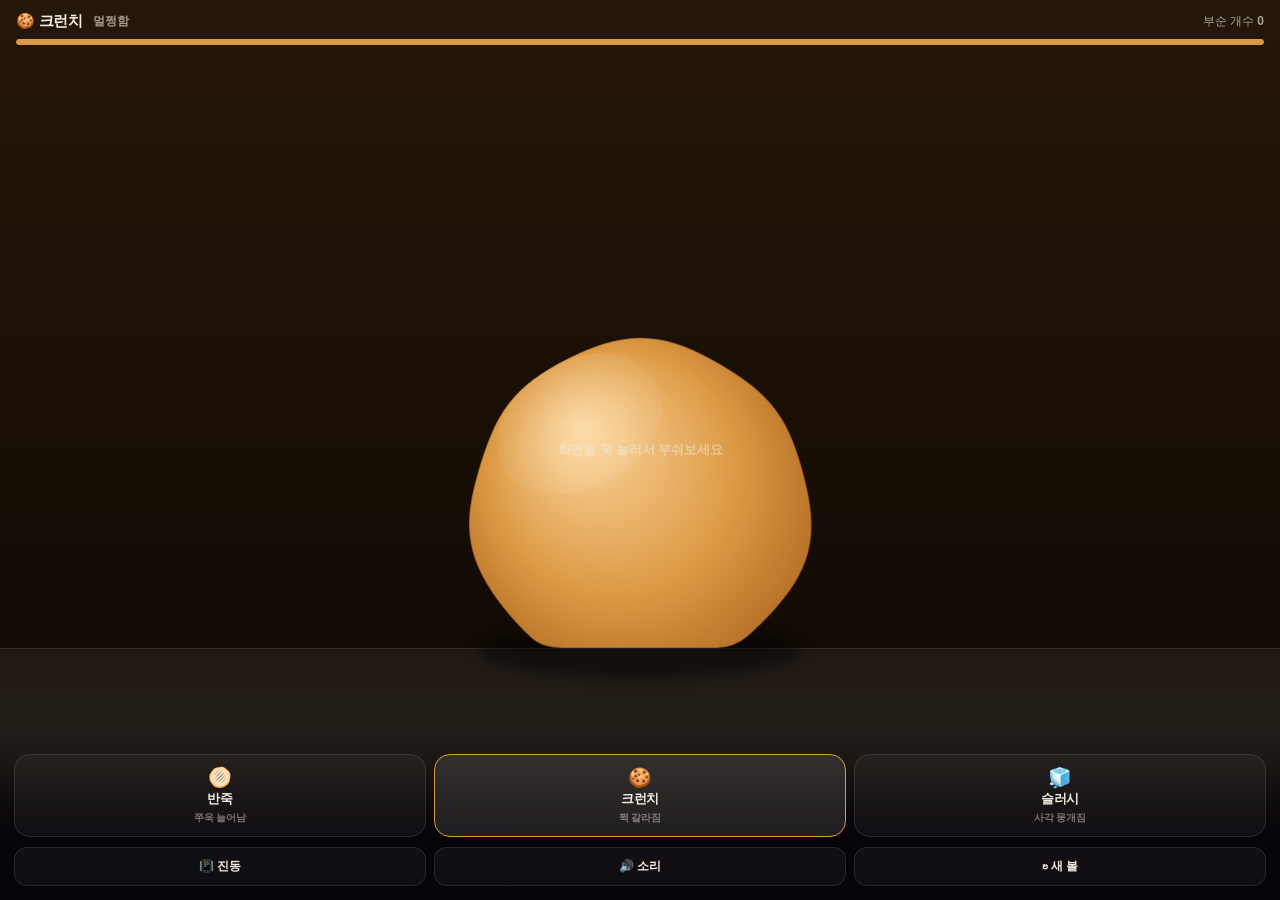
==== wakppu/index.html @ 19723cd6 "왁뿌볼 부수기 시범판 추가 한 손 터치로 볼을 부수는 촉감 시뮬레이터를 /wakppu/ 경로에 붙였다. 기존 베이크샵 앱과는 자체 manifest·서비스워커로 완전히 분리돼 있다." ====
<!doctype html>
<html lang="ko">
<head>
<meta charset="UTF-8" />
<meta name="viewport" content="width=device-width, initial-scale=1.0, maximum-scale=1.0, user-scalable=no, viewport-fit=cover" />
<title>왁뿌볼 부수기</title>
<meta name="theme-color" content="#0d0703" />
<link rel="manifest" href="./manifest.webmanifest" />
<link rel="icon" type="image/png" href="./icon-192.png" />
<link rel="apple-touch-icon" href="./icon-192.png" />
<meta name="mobile-web-app-capable" content="yes" />
<meta name="apple-mobile-web-app-capable" content="yes" />
<meta name="apple-mobile-web-app-status-bar-style" content="black-translucent" />
<meta name="apple-mobile-web-app-title" content="왁뿌볼" />
<style>
  *{ margin:0; padding:0; box-sizing:border-box; -webkit-tap-highlight-color:transparent; }
  html,body{
    height:100%; overflow:hidden; overscroll-behavior:none; touch-action:none;
    background:#07050a; color:#f4ece2;
    font-family:-apple-system,BlinkMacSystemFont,'Pretendard','Apple SD Gothic Neo','Noto Sans KR',sans-serif;
    -webkit-user-select:none; user-select:none;
  }
  #cv{ position:fixed; inset:0; width:100%; height:100%; display:block; }

  /* ── 상단 HUD ───────────────────────────────── */
  #hud{
    position:fixed; left:0; right:0; top:0; z-index:2; pointer-events:none;
    padding:calc(env(safe-area-inset-top,0px) + 12px) 16px 0;
  }
  .row{ display:flex; align-items:center; gap:10px; }
  #matName{ font-size:15px; font-weight:800; letter-spacing:-.02em; }
  #stage{ font-size:12px; opacity:.6; font-weight:600; }
  #stats{ margin-left:auto; font-size:12px; opacity:.65; text-align:right; line-height:1.45; font-variant-numeric:tabular-nums; }
  #barWrap{
    margin-top:8px; height:6px; border-radius:99px; overflow:hidden;
    background:rgba(255,255,255,.10);
  }
  #bar{ height:100%; width:100%; border-radius:99px; transition:background .25s; }
  #probe{
    margin-top:7px; font-size:11px; opacity:.42; font-variant-numeric:tabular-nums;
    letter-spacing:-.01em; min-height:14px;
  }

  /* ── 중앙 안내 ───────────────────────────────── */
  #hint{
    position:fixed; left:0; right:0; top:50%; z-index:2; text-align:center;
    transform:translateY(-50%); pointer-events:none;
    font-size:13px; opacity:0; transition:opacity .4s; font-weight:600; letter-spacing:-.01em;
  }
  #hint.show{ opacity:.5; }
  #burst{
    position:fixed; left:0; right:0; top:38%; z-index:2; text-align:center; pointer-events:none;
    font-size:30px; font-weight:900; letter-spacing:-.04em; opacity:0;
    transform:scale(.8); transition:opacity .18s, transform .18s;
  }
  #burst.show{ opacity:1; transform:scale(1); }
  #burst small{ display:block; font-size:13px; font-weight:700; opacity:.6; margin-top:6px; letter-spacing:0; }

  /* ── 하단 조작부(한 손 엄지 영역) ─────────────── */
  #dock{
    position:fixed; left:0; right:0; bottom:0; z-index:3;
    padding:14px 14px calc(env(safe-area-inset-bottom,0px) + 14px);
    display:flex; flex-direction:column; gap:10px;
    background:linear-gradient(to top, rgba(6,4,9,.92) 40%, rgba(6,4,9,0));
  }
  #mats{ display:flex; gap:8px; }
  .mat{
    flex:1; padding:13px 6px 11px; border-radius:16px; border:1.5px solid rgba(255,255,255,.10);
    background:rgba(255,255,255,.045); color:#f4ece2; font-family:inherit;
    display:flex; flex-direction:column; align-items:center; gap:3px;
    transition:border-color .18s, background .18s, transform .1s;
  }
  .mat:active{ transform:scale(.96); }
  .mat .e{ font-size:19px; line-height:1; }
  .mat .n{ font-size:13px; font-weight:800; letter-spacing:-.02em; }
  .mat .d{ font-size:10px; opacity:.45; font-weight:600; }
  .mat.on{ background:rgba(255,255,255,.10); }
  #tools{ display:flex; gap:8px; }
  .tool{
    flex:1; padding:10px 4px; border-radius:13px; border:1.5px solid rgba(255,255,255,.10);
    background:rgba(255,255,255,.045); color:#f4ece2; font-family:inherit;
    font-size:12px; font-weight:700; letter-spacing:-.02em; transition:opacity .18s, transform .1s;
  }
  .tool:active{ transform:scale(.96); }
  .tool.off{ opacity:.32; }
</style>
</head>
<body>
<canvas id="cv"></canvas>

<div id="hud">
  <div class="row">
    <span id="matName">크런치</span>
    <span id="stage">멀쩡함</span>
    <span id="stats"></span>
  </div>
  <div id="barWrap"><div id="bar"></div></div>
  <div id="probe"></div>
</div>

<div id="hint">화면을 꾹 눌러서 부숴보세요</div>
<div id="burst"></div>

<div id="dock">
  <div id="mats">
    <button class="mat" data-m="dough"><span class="e">🫓</span><span class="n">반죽</span><span class="d">쭈욱 늘어남</span></button>
    <button class="mat" data-m="crunch"><span class="e">🍪</span><span class="n">크런치</span><span class="d">쩍 갈라짐</span></button>
    <button class="mat" data-m="slush"><span class="e">🧊</span><span class="n">슬러시</span><span class="d">사각 뭉개짐</span></button>
  </div>
  <div id="tools">
    <button class="tool" id="tVib">📳 진동</button>
    <button class="tool" id="tSnd">🔊 소리</button>
    <button class="tool" id="tNew">↻ 새 볼</button>
  </div>
</div>

<script>
"use strict";
/* ══════════════════════════════════════════════════════════════
   왁뿌볼 부수기 — 한 손 터치로 부수는 촉감 시뮬레이터
   · 접촉 면적(터치 반경) × 누른 시간 → 부서지는 정도가 달라진다
   · 물리: 압력(면적 보존) + 이웃 스프링 + 형태 기억 을 가진 소프트바디 링
   · 소리: 전부 WebAudio 합성(외부 파일 없음), 재질별 음색
   · 진동: Vibration API — 재질별 펄스 길이/간격으로 질감을 흉내
   ══════════════════════════════════════════════════════════════ */

const clamp = (v,a,b)=> v<a?a:(v>b?b:v);
const lerp  = (a,b,t)=> a+(b-a)*t;
const rnd   = (a,b)=> a+Math.random()*(b-a);
const TAU   = Math.PI*2;

/* ── 재질 정의 ────────────────────────────────────────────────
   ke     이웃 스프링 강성      kshape 원래 모양으로 돌아가려는 힘
   press  내부 압력(빵빵함)     plastic 눌린 모양이 굳는 속도(소성)
   spread 누르면 옆으로 퍼지는 정도    hardness 손상 속도
   trig   손상이 시작되는 최소 압력    accel  손상이 손상을 부르는 정도
*/
const MATS = {
  dough: {
    key:'dough', label:'반죽', emoji:'🫓',
    ke:430, kd:11, kshape:38, damp:4.2, press:1500, grav:820, push:1500,
    spread:0.42, plastic:1.5, hardness:0.72, trig:0.10, accel:0.55, diffuse:0.5,
    rubDmg:0.55, shrink:0.22, crackW:9, crackKind:'tear',
    bounce:0.05, hapt:{min:7,max:18,gap:100,jit:0.6},
    col:{ a:'#f8e6c6', b:'#e6c795', c:'#bb9159', crack:'#8a6134',
          spark:'#fff6e6', bg:['#241b12','#0b0806'], accent:'#e6c795' },
    stages:['말랑함','손자국','늘어짐','찢어지기 직전'],
    pop:'뭉개짐!'
  },
  crunch: {
    key:'crunch', label:'크런치', emoji:'🍪',
    ke:2100, kd:26, kshape:340, damp:6.5, press:4200, grav:900, push:2600,
    spread:0.10, plastic:0.10, hardness:0.60, trig:0.34, accel:2.6, diffuse:1.15,
    rubDmg:0.10, shrink:0.34, crackW:3, crackKind:'crack',
    bounce:0.28, hapt:{min:4,max:13,gap:46,jit:1.3},
    col:{ a:'#f9d197', b:'#dd9a45', c:'#a25c17', crack:'#3a1c04',
          spark:'#ffeac6', bg:['#251709','#0b0603'], accent:'#dd9a45' },
    stages:['멀쩡함','실금','쩍 갈라짐','산산조각 직전'],
    pop:'박살!'
  },
  slush: {
    key:'slush', label:'슬러시', emoji:'🧊',
    ke:300, kd:16, kshape:22, damp:5.5, press:820, grav:1250, push:900,
    spread:0.95, plastic:3.2, hardness:1.05, trig:0.05, accel:1.7, diffuse:1.35,
    rubDmg:0.85, shrink:0.42, crackW:6, crackKind:'melt',
    bounce:0.02, hapt:{min:3,max:8,gap:27,jit:0.9},
    col:{ a:'#dff4ff', b:'#8fd0f2', c:'#3f8fc4', crack:'#1b5478',
          spark:'#ffffff', bg:['#0c1a26','#03070d'], accent:'#8fd0f2' },
    stages:['사각함','녹기 시작','질척임','다 뭉개짐'],
    pop:'철퍽!'
  }
};

/* ══════════════ 소리 — WebAudio 합성 ══════════════ */
const Sfx = {
  ctx:null, master:null, noise:null, on:true, ready:false,
  init(){
    if(this.ctx) return;
    const C = window.AudioContext||window.webkitAudioContext;
    if(!C) return;
    try{
      this.ctx = new C();
      const comp = this.ctx.createDynamicsCompressor();
      comp.threshold.value=-14; comp.knee.value=22; comp.ratio.value=9;
      comp.attack.value=0.002; comp.release.value=0.18;
      this.master = this.ctx.createGain();
      this.master.gain.value = 0.85;
      this.master.connect(comp); comp.connect(this.ctx.destination);
      const len = Math.floor(this.ctx.sampleRate*2);
      const buf = this.ctx.createBuffer(1,len,this.ctx.sampleRate);
      const d = buf.getChannelData(0);
      for(let i=0;i<len;i++) d[i] = Math.random()*2-1;
      this.noise = buf;
      this.ready = true;
    }catch(e){ this.ready=false; }
  },
  resume(){ if(this.ctx && this.ctx.state!=='running') this.ctx.resume().catch(()=>{}); },
  live(){ return this.on && this.ready && this.ctx && this.ctx.state==='running'; },
  n(rate){ const s=this.ctx.createBufferSource(); s.buffer=this.noise; s.loop=true;
           s.playbackRate.value = rate||(0.75+Math.random()*0.6);
           s.detune.value = rnd(-300,300); return s; },
  // 어택/디케이 봉투. src를 물려서 리턴된 게인을 master로 보낸다
  env(t0, atk, dec, peak){
    const g=this.ctx.createGain();
    g.gain.setValueAtTime(0.0001,t0);
    g.gain.exponentialRampToValueAtTime(Math.max(0.0004,peak), t0+atk);
    g.gain.exponentialRampToValueAtTime(0.0001, t0+atk+dec);
    g.connect(this.master); return g;
  },
  bq(type,freq,q){ const f=this.ctx.createBiquadFilter(); f.type=type; f.frequency.value=freq; if(q) f.Q.value=q; return f; },

  /* 반죽 — 젖은 반죽이 뭉개지는 "철퍽/쭈욱" */
  dough(k, wet){
    if(!this.live()) return; const t=this.ctx.currentTime, i=clamp(k,0,1.4);
    const s=this.n(0.5+Math.random()*0.4);
    const bp=this.bq('bandpass', 240+rnd(0,160), 3.2);
    const f1 = bp.frequency.value*(1.5+1.3*i);
    bp.frequency.exponentialRampToValueAtTime(f1, t+0.14);
    const lp=this.bq('lowpass', 1500);
    const g=this.env(t, 0.018, 0.16+0.10*i, 0.10+0.26*i);
    s.connect(bp); bp.connect(lp); lp.connect(g);
    s.start(t); s.stop(t+0.42);
    const o=this.ctx.createOscillator(); o.type='sine';
    o.frequency.setValueAtTime(126+rnd(-16,16), t);
    o.frequency.exponentialRampToValueAtTime(58, t+0.16);
    const og=this.env(t, 0.010, 0.17, 0.08+0.20*i);
    o.connect(og); o.start(t); o.stop(t+0.36);
    if(wet){ // 끈적한 잔향 한 겹
      const s2=this.n(1.4), bp2=this.bq('bandpass', rnd(900,1700), 6);
      const g2=this.env(t+0.02, 0.03, 0.13, 0.05+0.09*i);
      s2.connect(bp2); bp2.connect(g2); s2.start(t+0.02); s2.stop(t+0.3);
    }
  },

  /* 크런치 — 마른 껍질이 쩍 갈라지고 부스러지는 소리 */
  crunch(k, big){
    if(!this.live()) return; const t=this.ctx.currentTime, i=clamp(k,0,1.4);
    const grains = 3 + Math.round(11*i) + (big?7:0);
    for(let m=0;m<grains;m++){
      const tt = t + Math.random()*(big?0.16:0.075);
      const s=this.n(0.9+Math.random()*1.1);
      const hp=this.bq('highpass', rnd(1100,3200));
      const pk=this.bq('peaking', rnd(2200,6200), 1.6); pk.gain.value=rnd(4,12);
      const g=this.env(tt, 0.0015, 0.015+Math.random()*0.055, (0.07+0.20*i)*rnd(0.35,1.1));
      s.connect(hp); hp.connect(pk); pk.connect(g);
      s.start(tt); s.stop(tt+0.11);
    }
    // 쩍 하는 트랜지언트
    const o=this.ctx.createOscillator(); o.type='triangle';
    o.frequency.setValueAtTime(rnd(420,700), t);
    o.frequency.exponentialRampToValueAtTime(rnd(70,110), t+0.075);
    const og=this.env(t, 0.002, 0.075, (big?0.30:0.14)*(0.5+i));
    o.connect(og); o.start(t); o.stop(t+0.2);
    if(big){ // 속 빈 울림
      const s3=this.n(0.35), lp=this.bq('lowpass', 420);
      const g3=this.env(t, 0.006, 0.26, 0.22);
      s3.connect(lp); lp.connect(g3); s3.start(t); s3.stop(t+0.4);
    }
  },

  /* 슬러시 — 얼음 알갱이가 사각사각 뭉개지는 소리 */
  slush(k, big){
    if(!this.live()) return; const t=this.ctx.currentTime, i=clamp(k,0,1.4);
    const grains = 2 + Math.round(4*i) + (big?16:0);
    for(let m=0;m<grains;m++){
      const tt = t + Math.random()*(big?0.28:0.04);
      const s=this.n(1.1+Math.random()*1.3);
      const bp=this.bq('bandpass', rnd(2200,6400), 2.2);
      const g=this.env(tt, 0.0018, 0.010+Math.random()*0.035, (0.05+0.13*i)*rnd(0.4,1.2));
      s.connect(bp); bp.connect(g); s.start(tt); s.stop(tt+0.07);
    }
    // 물기 있는 저역 한 겹
    const s2=this.n(0.45), lp=this.bq('lowpass', 520+300*i);
    const g2=this.env(t, 0.02, big?0.34:0.10, (big?0.24:0.07)+0.08*i);
    s2.connect(lp); lp.connect(g2); s2.start(t); s2.stop(t+(big?0.5:0.2));
  },

  hit(mat, k, big){
    if(mat==='dough') this.dough(k, big);
    else if(mat==='crunch') this.crunch(k, big);
    else this.slush(k, big);
  }
};

/* ══════════════ 진동 — Vibration API ══════════════ */
const Hap = {
  on:true, ok:(typeof navigator!=='undefined' && 'vibrate' in navigator), nextAt:0,
  buzz(ms){ if(!this.on||!this.ok) return; try{ navigator.vibrate(Math.max(1,Math.round(ms))); }catch(e){} },
  pat(arr){ if(!this.on||!this.ok) return; try{ navigator.vibrate(arr); }catch(e){} },
  stop(){ if(!this.ok) return; try{ navigator.vibrate(0); }catch(e){} },
  /* 누르는 동안의 지속 진동: 재질 프로필대로 짧은 펄스를 촘촘히 재발사한다.
     Vibration API는 세기 조절이 안 되므로 "길이 + 간격"으로 세기를 흉내낸다. */
  sustain(now, k, mat){
    if(k<=0.03 || now<this.nextAt) return;
    const h=mat.hapt;
    const dur = h.min + (h.max-h.min)*clamp(k,0,1);
    const gap = h.gap * (1 - 0.5*clamp(k,0,1)) * (0.75 + Math.random()*h.jit);
    this.buzz(dur);
    this.nextAt = now + (dur+gap)/1000;
  },
  event(kind, mat){
    if(!this.on||!this.ok) return;
    if(kind==='crack'){
      if(mat==='crunch') this.pat([0,13,16,8]);
      else if(mat==='slush') this.pat([0,7,12,5,10,4]);
      else this.pat([0,18,26,12]);
    } else if(kind==='break'){
      if(mat==='crunch') this.pat([0,16,22,10,16,8,30,26]);
      else if(mat==='slush') this.pat([0,8,14,6,12,5,10,4,9,3,26,18]);
      else this.pat([0,34,52,26,40,60]);
    }
    this.nextAt = 0;
  }
};

/* ══════════════ 캔버스 ══════════════ */
const cv = document.getElementById('cv');
const cx2 = cv.getContext('2d');
let W=0, H=0, DPR=1, FLOOR=0;
function resize(){
  DPR = Math.min(window.devicePixelRatio||1, 2.5);
  W = window.innerWidth; H = window.innerHeight;
  cv.width = Math.round(W*DPR); cv.height = Math.round(H*DPR);
  cv.style.width = W+'px'; cv.style.height = H+'px';
  cx2.setTransform(DPR,0,0,DPR,0,0);
  FLOOR = H*0.72;
}
window.addEventListener('resize', ()=>{ resize(); if(S.ball) S.ball.R0 = baseR(); });
function baseR(){ return Math.min(W,H*0.72)*0.26; }

/* ══════════════ 상태 ══════════════ */
const N = 60;                       // 링 정점 수
const S = {
  mat: localStorage.getItem('wk.mat') || 'crunch',
  ball:null, pieces:[], parts:[], touches:new Map(),
  broken:0, phase:'alive', tBreak:0, tSpawn:0, tFirst:0,
  best: JSON.parse(localStorage.getItem('wk.best')||'{}'),
  last:0, lastCrack:0, shake:0, flash:0
};
Sfx.on = localStorage.getItem('wk.snd') !== '0';
Hap.on = localStorage.getItem('wk.vib') !== '0';

function spawnBall(){
  const R = baseR();
  const cxp = W/2, cyp = FLOOR - R*0.98;
  const b = { p:[], rest:[], L0:[], dmg:[], cx:cxp, cy:cyp, R0:R,
              A0:0, spread:1, plast:0, scale:1, cracks:[], ct:new Float32Array(N), wob:Math.random()*TAU };
  for(let i=0;i<N;i++){
    const a = i/N*TAU;
    // 아주 살짝 울퉁불퉁하게 — 완벽한 원보다 손맛이 산다
    const rr = R*(1 + 0.018*Math.sin(a*3+b.wob) + 0.012*Math.sin(a*7-b.wob));
    const ox = Math.cos(a)*rr, oy = Math.sin(a)*rr*0.97;
    b.rest.push({x:ox,y:oy});
    b.p.push({x:cxp+ox, y:cyp+oy, vx:0, vy:0});
    b.dmg.push(0);
  }
  for(let i=0;i<N;i++){
    const j=(i+1)%N;
    b.L0.push(Math.hypot(b.rest[j].x-b.rest[i].x, b.rest[j].y-b.rest[i].y));
  }
  b.A0 = polyArea(b.p);
  S.ball = b; S.phase='alive'; S.tSpawn=performance.now()/1000;
  // 손가락을 안 뗀 채 다음 볼이 나오면 기록 시계는 지금부터 다시 센다
  S.tFirst = S.touches.size ? S.tSpawn : 0;
}
function polyArea(p){
  let a=0;
  for(let i=0;i<p.length;i++){ const j=(i+1)%p.length; a += p[i].x*p[j].y - p[j].x*p[i].y; }
  return Math.abs(a)/2;
}
function integrity(){
  const b=S.ball; if(!b) return 0;
  let s=0; for(let i=0;i<N;i++) s+=b.dmg[i];
  return clamp(1 - s/N, 0, 1);
}

/* ══════════════ 물리 ══════════════ */
const _px = new Float32Array(N), _py = new Float32Array(N), _dg = new Float32Array(N);
function physics(h){
  const m = MATS[S.mat], b = S.ball;
  let cxs=0, cys=0;
  for(let i=0;i<N;i++){ cxs+=b.p[i].x; cys+=b.p[i].y; }
  b.cx=cxs/N; b.cy=cys/N;

  const A = polyArea(b.p);
  const A0 = b.A0 * b.spread;
  const P  = m.press * (A0 - A) / A0;

  for(let i=0;i<N;i++){
    const j=(i+1)%N, pi=b.p[i], pj=b.p[j];
    let dx=pj.x-pi.x, dy=pj.y-pi.y;
    let L=Math.hypot(dx,dy); if(L<1e-5) L=1e-5;
    const nx=dx/L, ny=dy/L;
    // 이웃 스프링(+감쇠). 손상된 구간은 결합이 약해진다 → 그쪽부터 무너짐
    const w = 1 - 0.75*Math.max(b.dmg[i], b.dmg[j]);
    const rv = (pj.vx-pi.vx)*nx + (pj.vy-pi.vy)*ny;
    const f = (m.ke*(L - b.L0[i]*b.scale) + m.kd*rv) * w;
    pi.vx += nx*f*h; pi.vy += ny*f*h;
    pj.vx -= nx*f*h; pj.vy -= ny*f*h;
    // 내부 압력 — 바깥 법선 방향으로
    let ox=ny, oy=-nx;
    const mx=(pi.x+pj.x)/2, my=(pi.y+pj.y)/2;
    if((mx-b.cx)*ox + (my-b.cy)*oy < 0){ ox=-ox; oy=-oy; }
    const pf = P*L*0.5*h;
    pi.vx += ox*pf; pi.vy += oy*pf;
    pj.vx += ox*pf; pj.vy += oy*pf;
  }

  for(let i=0;i<N;i++){
    const p=b.p[i];
    // 원래 모양 기억 — 손상될수록 기억을 잃고, 그만큼 살도 깎인다
    const keep = 1 - 0.9*b.dmg[i];
    const sh = 1 - m.shrink*b.dmg[i];
    const tx = b.cx + b.rest[i].x*b.scale*sh;
    const ty = b.cy + b.rest[i].y*b.scale*sh;
    p.vx += (tx-p.x)*m.kshape*keep*h;
    p.vy += (ty-p.y)*m.kshape*keep*h;
    p.vy += m.grav*h;
    const dcy = Math.exp(-m.damp*h);
    p.vx*=dcy; p.vy*=dcy;
    p.x += p.vx*h; p.y += p.vy*h;
  }

  /* 손가락에 눌린 자리의 재료는 옆으로 밀려난다.
     손가락에서 멀어질수록 약해지는 가우시안 가중치로 바깥쪽으로 밀되,
     평균(=전체 이동분)은 빼서 공이 통째로 도망가지 않고 찌그러지게만 한다. */
  S.touches.forEach(t=>{
    const sig = t.r*1.25 + b.R0*0.36;
    const k = m.push * clamp(t.press,0,1.4);
    let ax=0, ay=0;
    for(let i=0;i<N;i++){
      const p=b.p[i];
      let dx=p.x-t.x, dy=p.y-t.y, d=Math.hypot(dx,dy);
      if(d<0.01){ dx=0; dy=-1; d=1; }
      const w = Math.exp(-(d*d)/(2*sig*sig));
      const f = k*w;
      _px[i] = dx/d*f; _py[i] = dy/d*f;
      ax += _px[i]; ay += _py[i];
    }
    ax/=N; ay/=N;
    for(let i=0;i<N;i++){ b.p[i].vx += (_px[i]-ax)*h; b.p[i].vy += (_py[i]-ay)*h; }
  });

  // 손가락 = 원형 장애물. 안쪽으로 파고든 정점은 표면 밖으로 밀어낸다
  S.touches.forEach(t=>{
    const Rt = t.r*0.92;
    for(let i=0;i<N;i++){
      const p=b.p[i];
      let dx=p.x-t.x, dy=p.y-t.y, d=Math.hypot(dx,dy);
      if(d<Rt){
        if(d<0.01){ dx=0; dy=-1; d=1; }
        const nx=dx/d, ny=dy/d;
        p.x = t.x+nx*Rt; p.y = t.y+ny*Rt;
        const vn = p.vx*nx + p.vy*ny;
        if(vn<0){ p.vx-=vn*nx; p.vy-=vn*ny; }
      }
    }
  });

  // 바닥 + 좌우 벽
  for(let i=0;i<N;i++){
    const p=b.p[i];
    if(p.y>FLOOR){ p.y=FLOOR; if(p.vy>0) p.vy*=-MATS[S.mat].bounce; p.vx*=0.82; }
    if(p.x<6){ p.x=6; if(p.vx<0) p.vx*=-0.3; }
    if(p.x>W-6){ p.x=W-6; if(p.vx>0) p.vx*=-0.3; }
  }
}

/* 눌린 모양이 굳어가는 소성 변형 */
function plasticFlow(dt){
  const m=MATS[S.mat], b=S.ball;
  for(let i=0;i<N;i++){
    const rate = m.plastic * (0.25 + b.dmg[i]) * dt;
    if(rate<=0) continue;
    const k = clamp(rate,0,0.35);
    b.rest[i].x = lerp(b.rest[i].x, (b.p[i].x-b.cx)/b.scale, k);
    b.rest[i].y = lerp(b.rest[i].y, (b.p[i].y-b.cy)/b.scale, k);
  }
}

/* ══════════════ 손상 판정 ══════════════
   접촉 반경(t.r)이 클수록 손상이 미치는 범위(sig)와 세기가 함께 커지고,
   누른 시간만큼 계속 쌓인다. → 넓게 대면 넓게, 오래 대면 깊게 부서진다.
   허공을 누르면(공 밖 + 표면에서도 멀면) 아무 일도 일어나지 않는다. */
function applyDamage(dt, now){
  const m = MATS[S.mat], b = S.ball;
  let loud = 0, moved = 0, anyPress = 0, contact = 0;

  S.touches.forEach(t=>{
    // 공을 실제로 만지고 있는지
    let dmin = 1e9;
    for(let i=0;i<N;i++){
      const d = Math.hypot(b.p[i].x-t.x, b.p[i].y-t.y);
      if(d<dmin) dmin=d;
    }
    const on = pointInPoly(t.x, t.y, b.p) || dmin < t.r*1.35;
    t.on = on;
    if(!on) return;
    contact = 1;

    const eff = t.press * (0.55 + 0.45*clamp((now-t.t0)/0.55,0,1)); // 시간 램프
    anyPress = Math.max(anyPress, eff);
    if(eff < m.trig) return;
    const over = (eff - m.trig)/(1 - m.trig*0.5);
    const sig = t.r*1.3 + b.R0*0.40;           // 접촉 면적이 클수록 넓게 먹는다
    const inv = 1/(2*sig*sig);
    const rub = clamp(t.speed/900,0,1)*m.rubDmg;
    for(let i=0;i<N;i++){
      const dx=b.p[i].x-t.x, dy=b.p[i].y-t.y;
      const w = Math.exp(-(dx*dx+dy*dy)*inv);  // 접촉 중심에서 멀수록 덜 부서짐
      if(w<0.012) continue;
      const acc = 1 + m.accel*b.dmg[i];        // 손상이 손상을 부른다
      const before = b.dmg[i];
      const add = m.hardness*over*w*acc*(1+rub)*dt;
      b.dmg[i] = clamp(before+add, 0, 1);
      loud = Math.max(loud, add/dt);
      // 손상 문턱을 넘을 때마다 균열/파편 이벤트.
      // 같은 자리에서 연달아 터지면 화면·소리가 지저분해지니 쿨다운을 둔다.
      const step = m.key==='crunch' ? 0.22 : 0.30;
      if(Math.floor(b.dmg[i]/step) > Math.floor(before/step)
         && now-b.ct[i] > 0.35 && now-S.lastCrack > 0.05){
        b.ct[i]=now; S.lastCrack=now;
        makeCrack(i, b.dmg[i]);
        Sfx.hit(m.key, 0.35+0.6*eff, false);
        Hap.event('crack', m.key);
        spitParts(i, 4+Math.round(6*eff));
        S.flash = Math.min(1, S.flash+0.25);
      }
    }
    moved = Math.max(moved, t.speed);
    if(Math.random()<0.4*dt*60*clamp(eff,0,1)) spitParts(nearestIdx(t.x,t.y), 1);
  });

  // 누르는 동안의 지속 진동 + 문지르는 소리
  if(anyPress>0.04){
    Hap.sustain(now, clamp(anyPress*(0.5+0.5*clamp(loud/0.6,0,1)),0,1), m);
    const gap = m.key==='slush' ? 0.045 : (m.key==='dough' ? 0.28 : 0.13);
    if(now - S.last > gap*(1.4-0.6*clamp(anyPress,0,1)) && (loud>0.02 || moved>120)){
      S.last = now;
      Sfx.hit(m.key, 0.18+0.5*anyPress, false);
    }
  }

  // 금이 옆으로 번진다 — 크런치일수록 빠르게, 반죽은 거의 안 번짐
  const df = m.diffuse*dt;
  if(df>0.0001){
    for(let i=0;i<N;i++) _dg[i] = b.dmg[i];
    for(let i=0;i<N;i++){
      const a=_dg[(i-1+N)%N], c=_dg[(i+1)%N], me=_dg[i];
      const avg=(a+c)/2;
      if(avg>me) b.dmg[i] = clamp(me + (avg-me)*clamp(df,0,0.5)*(0.35+me), 0, 1);
    }
  }

  // 퍼짐(누르면 옆으로 벌어짐) + 소성으로 굳은 퍼짐
  const target = 1 + m.spread*clamp(anyPress,0,1.3)*0.45 + S.ball.plast;
  S.ball.spread = lerp(S.ball.spread, target, clamp(dt*7,0,1));
  S.ball.scale  = Math.sqrt(S.ball.spread);
  if(contact && anyPress>m.trig) S.ball.plast = Math.min(m.spread*0.55, S.ball.plast + m.plastic*0.02*dt*anyPress);

  if(integrity() <= 0.12 && S.phase==='alive') shatter();
}
/* 점이 다각형 안에 있는지 (레이 캐스팅) */
function pointInPoly(x, y, p){
  let inside=false;
  for(let i=0,j=p.length-1;i<p.length;j=i++){
    const yi=p[i].y, yj=p[j].y;
    if((yi>y)!==(yj>y) && x < (p[j].x-p[i].x)*(y-yi)/(yj-yi)+p[i].x) inside=!inside;
  }
  return inside;
}
function nearestIdx(x,y){
  const b=S.ball; let bi=0, bd=1e9;
  for(let i=0;i<N;i++){ const d=(b.p[i].x-x)**2+(b.p[i].y-y)**2; if(d<bd){bd=d;bi=i;} }
  return bi;
}

/* 균열: 링 정점 i에서 안쪽으로 파고드는 지그재그 경로.
   각 점을 (정점 인덱스, 중심까지의 비율)로 저장해서 몸통이 찌그러지면 같이 따라 움직인다. */
function makeCrack(i, depth){
  const b=S.ball, m=MATS[S.mat];
  const pts=[]; let idx=i, t=1.0;
  const long = m.key==='crunch';
  const steps = long ? 2+Math.round(5*depth) : 2+Math.round(2*depth);
  for(let s=0;s<steps;s++){
    pts.push({i:((idx%N)+N)%N, t:t});
    t -= long ? rnd(0.10,0.24)*1.15 : rnd(0.16,0.30);
    idx += (Math.random()<0.5?-1:1)*(Math.random()<0.35?2:1);
    if(t<0.12) break;
  }
  if(pts.length<2) return;
  b.cracks.push({pts, w:m.crackW*rnd(0.6,1.2)*depth, born:performance.now()/1000});
  if(b.cracks.length>46) b.cracks.splice(0, b.cracks.length-46);
}

/* ══════════════ 파편 / 파티클 ══════════════ */
function spitParts(i, n){
  const b=S.ball, m=MATS[S.mat], p=b.p[i];
  const nx=(p.x-b.cx), ny=(p.y-b.cy), L=Math.hypot(nx,ny)||1;
  for(let k=0;k<n;k++){
    S.parts.push({
      x:p.x+rnd(-5,5), y:p.y+rnd(-5,5),
      vx: nx/L*rnd(30,190)+rnd(-70,70),
      vy: ny/L*rnd(30,150)+rnd(-160,-20),
      r: m.key==='slush'? rnd(1.4,4) : rnd(1.8,5.5),
      rot: Math.random()*TAU, vr: rnd(-9,9),
      life: 0, max: rnd(0.5,1.3),
      c: [m.col.a,m.col.b,m.col.c][(Math.random()*3)|0],
      round: m.key!=='crunch'
    });
  }
  if(S.parts.length>420) S.parts.splice(0, S.parts.length-420);
}

function shatter(){
  const b=S.ball, m=MATS[S.mat];
  S.phase='broken'; S.tBreak=performance.now()/1000;
  const took = S.tFirst ? (S.tBreak - S.tFirst) : 0;
  if(took>0.2){
    const cur = S.best[S.mat];
    if(!cur || took<cur){ S.best[S.mat]=took; localStorage.setItem('wk.best', JSON.stringify(S.best)); }
  }
  S.broken++;
  S.shake = 1; S.flash = 1;
  Sfx.hit(m.key, 1.3, true);
  Hap.event('break', m.key);

  /* 링을 부채꼴로 자르고, 다시 안쪽/바깥쪽 두 겹으로 나눠서
     피자 조각이 아니라 진짜 파편처럼 보이게 한다. */
  const k = m.key==='crunch' ? 10 : (m.key==='dough' ? 5 : 9);
  const cuts=[0];
  for(let i=1;i<k;i++) cuts.push(Math.round(N*i/k + rnd(-2,2)));
  cuts.push(N);
  const at=(i,t)=>({ x:lerp(b.cx, b.p[i%N].x, t), y:lerp(b.cy, b.p[i%N].y, t) });
  const push=(poly)=>{
    let mx=0,my=0; for(const q of poly){ mx+=q.x; my+=q.y; } mx/=poly.length; my/=poly.length;
    const dx=mx-b.cx, dy=my-b.cy, L=Math.hypot(dx,dy)||1;
    const sp = m.key==='crunch'? rnd(200,450) : (m.key==='slush'? rnd(110,290) : rnd(60,180));
    S.pieces.push({
      poly: poly.map(q=>({x:q.x-mx, y:q.y-my})),
      x:mx, y:my,
      vx: dx/L*sp + rnd(-80,80),
      vy: dy/L*sp + rnd(-340,-110),
      rot:0, vr: rnd(-8,8)*(m.key==='crunch'?1:0.4),
      life:0, max: rnd(1.3,1.8), squash: m.key==='dough'?1:0
    });
  };
  for(let s=0;s<k;s++){
    const a=cuts[s], z=cuts[s+1];
    const mid = rnd(0.42,0.6);
    const outer=[], inner=[{x:b.cx,y:b.cy}];
    for(let i=a;i<=z;i++) outer.push(at(i,1));
    for(let i=z;i>=a;i--) outer.push(at(i,mid));
    for(let i=a;i<=z;i++) inner.push(at(i,mid));
    push(outer); push(inner);
  }
  const burstN = m.key==='slush'? 90 : (m.key==='crunch'? 70 : 34);
  for(let i=0;i<burstN;i++) spitParts((Math.random()*N)|0, 1);

  const el=document.getElementById('burst');
  el.innerHTML = m.pop + (took>0.2 ? '<small>'+took.toFixed(2)+'초</small>' : '');
  el.style.color = m.col.accent;
  el.classList.add('show');
  setTimeout(()=>el.classList.remove('show'), 900);
  setTimeout(()=>{ if(S.phase==='broken') spawnBall(); }, 1050);
}

function stepDebris(dt){
  for(let i=S.pieces.length-1;i>=0;i--){
    const p=S.pieces[i];
    p.life+=dt; p.vy += 1500*dt; p.x+=p.vx*dt; p.y+=p.vy*dt; p.rot+=p.vr*dt;
    if(p.y>FLOOR){ p.y=FLOOR; p.vy*=-0.28; p.vx*=0.7; p.vr*=0.5; if(p.squash) p.squash=Math.min(2.2,p.squash+0.5); }
    if(p.life>p.max) S.pieces.splice(i,1);
  }
  for(let i=S.parts.length-1;i>=0;i--){
    const q=S.parts[i];
    q.life+=dt; q.vy += 1350*dt; q.x+=q.vx*dt; q.y+=q.vy*dt; q.rot+=q.vr*dt;
    q.vx*=Math.exp(-1.4*dt);
    if(q.y>FLOOR){ q.y=FLOOR; q.vy*=-0.24; q.vx*=0.66; }
    if(q.life>q.max) S.parts.splice(i,1);
  }
}

/* ══════════════ 그리기 ══════════════ */
function ringPath(pts){
  cx2.beginPath();
  const n=pts.length;
  let mx=(pts[n-1].x+pts[0].x)/2, my=(pts[n-1].y+pts[0].y)/2;
  cx2.moveTo(mx,my);
  for(let i=0;i<n;i++){
    const a=pts[i], b=pts[(i+1)%n];
    cx2.quadraticCurveTo(a.x, a.y, (a.x+b.x)/2, (a.y+b.y)/2);
  }
  cx2.closePath();
}

function draw(now){
  const m=MATS[S.mat];
  // 배경
  const g=cx2.createLinearGradient(0,0,0,H);
  g.addColorStop(0,m.col.bg[0]); g.addColorStop(1,m.col.bg[1]);
  cx2.fillStyle=g; cx2.fillRect(0,0,W,H);

  cx2.save();
  if(S.shake>0.01){
    const s=S.shake*9;
    cx2.translate(rnd(-s,s), rnd(-s,s));
  }

  // 바닥 면
  const fg=cx2.createLinearGradient(0,FLOOR-4,0,H);
  fg.addColorStop(0,'rgba(255,255,255,.055)'); fg.addColorStop(1,'rgba(0,0,0,.25)');
  cx2.fillStyle=fg; cx2.fillRect(0,FLOOR,W,H-FLOOR);
  cx2.strokeStyle='rgba(255,255,255,.09)'; cx2.lineWidth=1;
  cx2.beginPath(); cx2.moveTo(0,FLOOR+.5); cx2.lineTo(W,FLOOR+.5); cx2.stroke();

  const b=S.ball;
  if(b && S.phase==='alive'){
    // 그림자
    let minx=1e9,maxx=-1e9;
    for(const p of b.p){ if(p.x<minx)minx=p.x; if(p.x>maxx)maxx=p.x; }
    const sw=(maxx-minx)/2;
    cx2.save();
    cx2.globalAlpha=0.42; cx2.fillStyle='#000';
    cx2.beginPath(); cx2.ellipse(b.cx, FLOOR+3, sw*0.94, Math.max(5,sw*0.16), 0,0,TAU);
    cx2.filter='blur(6px)'; cx2.fill(); cx2.restore();

    // 몸통
    ringPath(b.p);
    const bg2=cx2.createRadialGradient(
      b.cx-b.R0*0.34, b.cy-b.R0*0.42, b.R0*0.06,
      b.cx, b.cy, b.R0*1.35);
    bg2.addColorStop(0, m.col.a);
    bg2.addColorStop(0.52, m.col.b);
    bg2.addColorStop(1, m.col.c);
    cx2.fillStyle=bg2; cx2.fill();

    // 손상된 표면은 어둡고 거칠게
    cx2.save(); cx2.clip();
    for(let i=0;i<N;i++){
      if(b.dmg[i]<0.08) continue;
      const p=b.p[i];
      const rr=b.R0*(0.16+0.24*b.dmg[i]);
      const dg=cx2.createRadialGradient(p.x,p.y,0,p.x,p.y,rr);
      dg.addColorStop(0, hexA(m.col.crack, 0.42*b.dmg[i]));
      dg.addColorStop(1, hexA(m.col.crack, 0));
      cx2.fillStyle=dg;
      cx2.beginPath(); cx2.arc(p.x,p.y,rr,0,TAU); cx2.fill();
    }
    // 균열 — 크런치는 날카로운 금, 반죽은 눌린 주름, 슬러시는 젖어 녹은 자국
    for(const c of b.cracks){
      const pos=[];
      for(const q of c.pts){
        const p=b.p[q.i];
        pos.push({x:lerp(b.cx,p.x,q.t), y:lerp(b.cy,p.y,q.t)});
      }
      if(m.crackKind==='melt'){
        for(let k=0;k<pos.length;k++){
          const rr=c.w*(2.2-0.5*k);
          if(rr<=0) continue;
          const mg=cx2.createRadialGradient(pos[k].x,pos[k].y,0,pos[k].x,pos[k].y,rr);
          mg.addColorStop(0, hexA(m.col.crack,.34));
          mg.addColorStop(1, hexA(m.col.crack,0));
          cx2.fillStyle=mg; cx2.beginPath(); cx2.arc(pos[k].x,pos[k].y,rr,0,TAU); cx2.fill();
        }
        continue;
      }
      cx2.beginPath();
      for(let k=0;k<pos.length;k++) k===0?cx2.moveTo(pos[k].x,pos[k].y):cx2.lineTo(pos[k].x,pos[k].y);
      cx2.lineCap='round'; cx2.lineJoin='round';
      if(m.crackKind==='crack'){
        cx2.strokeStyle=hexA(m.col.crack,.92); cx2.lineWidth=c.w; cx2.stroke();
        cx2.strokeStyle=hexA(m.col.spark,.22); cx2.lineWidth=c.w*0.35; cx2.stroke();
      } else {
        cx2.strokeStyle=hexA(m.col.crack,.22); cx2.lineWidth=c.w*1.6; cx2.stroke();
        cx2.strokeStyle=hexA(m.col.spark,.10); cx2.lineWidth=c.w*0.5; cx2.stroke();
      }
    }
    // 손가락 아래 눌린 자국
    S.touches.forEach(t=>{
      const rr=t.r*1.5;
      const pg=cx2.createRadialGradient(t.x,t.y,0,t.x,t.y,rr);
      pg.addColorStop(0,'rgba(0,0,0,'+(0.30+0.28*clamp(t.press,0,1))+')');
      pg.addColorStop(0.72,'rgba(0,0,0,.10)');
      pg.addColorStop(1,'rgba(0,0,0,0)');
      cx2.fillStyle=pg; cx2.beginPath(); cx2.arc(t.x,t.y,rr,0,TAU); cx2.fill();
      // 눌린 테두리 하이라이트
      cx2.strokeStyle=hexA(m.col.spark, 0.10+0.14*clamp(t.press,0,1));
      cx2.lineWidth=2; cx2.beginPath(); cx2.arc(t.x,t.y,t.r*1.02,0,TAU); cx2.stroke();
    });
    // 광택
    const hg=cx2.createRadialGradient(
      b.cx-b.R0*0.36, b.cy-b.R0*0.48, 0,
      b.cx-b.R0*0.36, b.cy-b.R0*0.48, b.R0*0.62);
    hg.addColorStop(0, hexA(m.col.spark, m.key==='slush'?0.55:0.32));
    hg.addColorStop(1, hexA(m.col.spark, 0));
    cx2.fillStyle=hg; cx2.beginPath();
    cx2.ellipse(b.cx-b.R0*0.36, b.cy-b.R0*0.48, b.R0*0.52, b.R0*0.38, -0.5,0,TAU); cx2.fill();
    cx2.restore();

    // 외곽선
    ringPath(b.p);
    cx2.strokeStyle=hexA(m.col.crack, 0.30); cx2.lineWidth=1.6; cx2.stroke();
  }

  // 파편 조각
  for(const p of S.pieces){
    const a = 1 - clamp((p.life-(p.max-0.5))/0.5, 0, 1);
    cx2.save(); cx2.globalAlpha=a;
    cx2.translate(p.x,p.y); cx2.rotate(p.rot);
    if(p.squash) cx2.scale(1+p.squash*0.22, 1/(1+p.squash*0.22));
    cx2.beginPath();
    cx2.moveTo(p.poly[0].x,p.poly[0].y);
    for(let i=1;i<p.poly.length;i++) cx2.lineTo(p.poly[i].x,p.poly[i].y);
    cx2.closePath();
    const pg=cx2.createLinearGradient(-30,-30,30,30);
    pg.addColorStop(0,m.col.a); pg.addColorStop(1,m.col.c);
    cx2.fillStyle=pg; cx2.fill();
    cx2.strokeStyle=hexA(m.col.crack,.5); cx2.lineWidth=1.2; cx2.stroke();
    cx2.restore();
  }
  // 부스러기
  for(const q of S.parts){
    const a = 1 - q.life/q.max;
    cx2.save(); cx2.globalAlpha=clamp(a,0,1); cx2.fillStyle=q.c;
    cx2.translate(q.x,q.y); cx2.rotate(q.rot);
    if(q.round){ cx2.beginPath(); cx2.arc(0,0,q.r,0,TAU); cx2.fill(); }
    else cx2.fillRect(-q.r,-q.r*0.7,q.r*2,q.r*1.4);
    cx2.restore();
  }

  // 터치 링(손가락 접촉 반경 시각화)
  S.touches.forEach(t=>{
    cx2.strokeStyle=hexA(m.col.accent, 0.20+0.25*clamp(t.press,0,1));
    cx2.lineWidth=2;
    cx2.beginPath(); cx2.arc(t.x,t.y,t.r,0,TAU); cx2.stroke();
  });

  cx2.restore();

  if(S.flash>0.01){
    cx2.fillStyle=hexA(m.col.spark, S.flash*0.10);
    cx2.fillRect(0,0,W,H);
  }
}
function hexA(hex,a){
  const h=hex.replace('#','');
  const r=parseInt(h.slice(0,2),16), g=parseInt(h.slice(2,4),16), b=parseInt(h.slice(4,6),16);
  return 'rgba('+r+','+g+','+b+','+clamp(a,0,1)+')';
}

/* ══════════════ 입력 ══════════════
   PointerEvent의 width/height(접촉 크기)와 pressure(압력)를 읽어서
   "얼마나 넓게, 얼마나 세게" 눌렀는지 계산한다. 기기가 값을 안 주면
   기본값 + 누른 시간으로 보정한다. */
function readTouch(e){
  const w=e.width||0, h=e.height||0;
  let r = (w&&h) ? (w+h)/4 : 0;
  const synthetic = !(r>3);
  if(synthetic) r = 21;
  r = clamp(r, 9, 62);
  const areaF = clamp((r-11)/26, 0, 1.25);
  let pr = (typeof e.pressure==='number') ? e.pressure : 0;
  // 0 / 0.5 / 1 은 "센서 없음"의 기본값일 확률이 높다 → 무시
  const hasForce = pr>0.02 && Math.abs(pr-0.5)>0.03 && Math.abs(pr-1)>0.03;
  const press = clamp(0.30 + 0.72*areaF + (hasForce ? 0.55*pr : 0), 0, 1.5);
  return {r, press, synthetic, hasForce};
}
function onDown(e){
  if(e.target.closest && e.target.closest('#dock')) return;
  e.preventDefault();
  Sfx.init(); Sfx.resume();
  const d=readTouch(e);
  const now=performance.now()/1000;
  S.touches.set(e.pointerId, {
    x:e.clientX, y:e.clientY, px:e.clientX, py:e.clientY,
    r:d.r, press:d.press, raw:d, t0:now, speed:0
  });
  if(!S.tFirst) S.tFirst=now;
  document.getElementById('hint').classList.remove('show');
  localStorage.setItem('wk.seen','1');
  if(cv.setPointerCapture) { try{ cv.setPointerCapture(e.pointerId); }catch(err){} }
}
function onMove(e){
  const t=S.touches.get(e.pointerId); if(!t) return;
  e.preventDefault();
  const d=readTouch(e);
  const dx=e.clientX-t.x, dy=e.clientY-t.y;
  t.speed = lerp(t.speed, Math.hypot(dx,dy)*60, 0.35);
  t.x=e.clientX; t.y=e.clientY;
  // 손가락을 계속 누르면 접촉면이 커지는 걸 부드럽게 반영
  t.r = lerp(t.r, d.r, 0.25);
  t.press = lerp(t.press, d.press, 0.3);
  t.raw = d;
}
function onUp(e){
  const t=S.touches.get(e.pointerId);
  if(t){
    S.touches.delete(e.pointerId);
    if(S.phase==='alive' && MATS[S.mat].key==='dough' && t.press>0.3) Sfx.dough(0.4,true);
  }
  if(S.touches.size===0){ Hap.stop(); Hap.nextAt=0; }
}
cv.addEventListener('pointerdown', onDown, {passive:false});
cv.addEventListener('pointermove', onMove, {passive:false});
window.addEventListener('pointerup', onUp);
window.addEventListener('pointercancel', onUp);
document.addEventListener('touchmove', e=>{ if(!e.target.closest || !e.target.closest('#dock')) e.preventDefault(); }, {passive:false});
document.addEventListener('gesturestart', e=>e.preventDefault());
document.addEventListener('visibilitychange', ()=>{ if(document.hidden){ S.touches.clear(); Hap.stop(); } });

/* ══════════════ UI ══════════════ */
const elMat=document.getElementById('matName'), elStage=document.getElementById('stage'),
      elStats=document.getElementById('stats'), elBar=document.getElementById('bar'),
      elProbe=document.getElementById('probe');

function setMat(k){
  S.mat=k; localStorage.setItem('wk.mat',k);
  document.querySelectorAll('.mat').forEach(el=>{
    const on = el.dataset.m===k;
    el.classList.toggle('on',on);
    el.style.borderColor = on ? MATS[k].col.accent : 'rgba(255,255,255,.10)';
  });
  document.querySelector('meta[name=theme-color]').setAttribute('content', MATS[k].col.bg[1]);
  elMat.textContent = MATS[k].emoji+' '+MATS[k].label;
  S.pieces.length=0; S.parts.length=0;
  spawnBall();
}
document.querySelectorAll('.mat').forEach(el=>{
  el.addEventListener('click', ()=>{ Sfx.init(); Sfx.resume(); setMat(el.dataset.m); Hap.buzz(9); });
});
const tVib=document.getElementById('tVib'), tSnd=document.getElementById('tSnd');
function syncTools(){
  tVib.classList.toggle('off', !Hap.on);
  tSnd.classList.toggle('off', !Sfx.on);
  tVib.textContent = (Hap.ok? '📳 진동' : '📳 미지원');
  tSnd.textContent = '🔊 소리';
}
tVib.addEventListener('click', ()=>{
  Hap.on=!Hap.on; localStorage.setItem('wk.vib', Hap.on?'1':'0');
  if(Hap.on) Hap.pat([0,12,20,12]); else Hap.stop();
  syncTools();
});
tSnd.addEventListener('click', ()=>{
  Sfx.on=!Sfx.on; localStorage.setItem('wk.snd', Sfx.on?'1':'0');
  if(Sfx.on){ Sfx.init(); Sfx.resume(); Sfx.hit(S.mat,0.5,false); }
  syncTools();
});
document.getElementById('tNew').addEventListener('click', ()=>{
  Sfx.init(); Sfx.resume();
  S.pieces.length=0; S.parts.length=0; spawnBall(); Hap.buzz(9);
});

function updateHUD(now){
  const m=MATS[S.mat], v=integrity();
  const st = v>0.75?0 : v>0.5?1 : v>0.22?2 : 3;
  elStage.textContent = m.stages[st];
  elBar.style.width = (v*100).toFixed(1)+'%';
  elBar.style.background = v>0.5
    ? m.col.accent
    : (v>0.22 ? '#e8a33c' : '#e2543f');
  const bt = S.best[S.mat];
  elStats.innerHTML = '부순 개수 <b>'+S.broken+'</b>' + (bt? ' · 최고 '+bt.toFixed(2)+'초' : '');
  // 접촉 정보 — 화면 픽셀을 대략 mm로 환산(1px ≈ 0.2646mm)
  if(S.touches.size){
    let s=[];
    S.touches.forEach(t=>{
      const mm=(t.r*2*25.4/96).toFixed(0);
      s.push('접촉 ⌀'+mm+'mm · 압력 '+Math.round(clamp(t.press,0,1.5)*100)+'%'
             + (t.raw && t.raw.hasForce ? ' (센서)' : '')
             + ' · '+((now-t.t0)).toFixed(1)+'초');
    });
    elProbe.textContent = s.join('   |   ');
  } else {
    elProbe.textContent = Hap.ok ? '' : '이 브라우저는 진동을 지원하지 않아요 (안드로이드 크롬 권장)';
  }
}

/* ══════════════ 루프 ══════════════ */
let prev = performance.now();
let acc = 0;
function frame(ts){
  const now = ts/1000;
  let dt = (ts-prev)/1000; prev=ts;
  dt = Math.min(dt, 0.05);

  if(S.ball && S.phase==='alive'){
    acc += dt;
    const h = 1/300;
    let guard=0;
    while(acc>h && guard<40){ physics(h); acc-=h; guard++; }
    if(guard>=40) acc=0;
    plasticFlow(dt);
    applyDamage(dt, now);
  }
  stepDebris(dt);
  S.shake = Math.max(0, S.shake - dt*3.2);
  S.flash = Math.max(0, S.flash - dt*2.6);

  draw(now);
  updateHUD(now);
  requestAnimationFrame(frame);
}

/* ══════════════ 시작 ══════════════ */
resize();
setMat(MATS[S.mat] ? S.mat : 'crunch');
syncTools();
if(!localStorage.getItem('wk.seen')){
  setTimeout(()=>document.getElementById('hint').classList.add('show'), 500);
}
requestAnimationFrame(frame);

if('serviceWorker' in navigator){
  window.addEventListener('load', ()=>{ navigator.serviceWorker.register('./sw.js').catch(()=>{}); });
}
</script>
</body>
</html>
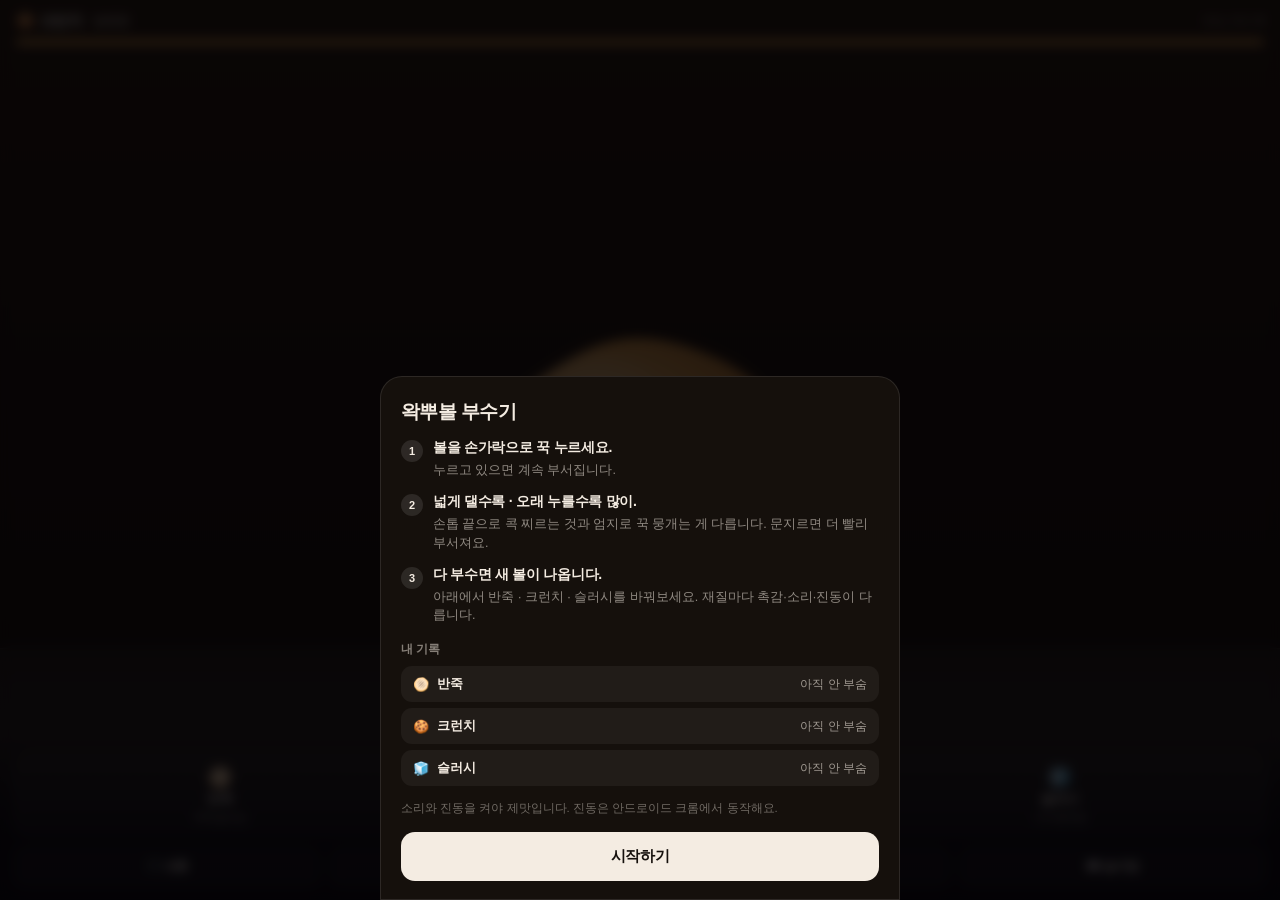
==== commit 184a5d09: "왁뿌볼: 놀이법 안내와 기록·진동 세기 추가 처음 열면 어떻게 하는 게임인지 모르는 문제를 먼저 손봤다.  - 첫 실행에 놀이법 시트를 띄우고, 하단 [📖 놀이법]으로 언제든 다시" ====
--- a/wakppu/index.html
+++ b/wakppu/index.html
@@ -83,6 +83,45 @@
   }
   .tool:active{ transform:scale(.96); }
   .tool.off{ opacity:.32; }
+
+  /* ── 놀이법 · 기록 패널 ────────────────────────── */
+  #sheet{
+    position:fixed; inset:0; z-index:5; display:none;
+    background:rgba(4,3,6,.82); -webkit-backdrop-filter:blur(6px); backdrop-filter:blur(6px);
+    align-items:flex-end; justify-content:center;
+  }
+  #sheet.show{ display:flex; }
+  #card{
+    width:100%; max-width:520px; max-height:88vh; overflow-y:auto;
+    background:#15100c; border:1px solid rgba(255,255,255,.10);
+    border-radius:22px 22px 0 0; padding:22px 20px calc(env(safe-area-inset-bottom,0px) + 18px);
+    animation:up .22s ease-out;
+  }
+  @keyframes up{ from{ transform:translateY(24px); opacity:0 } to{ transform:none; opacity:1 } }
+  #card h1{ font-size:19px; font-weight:900; letter-spacing:-.03em; margin-bottom:14px; }
+  .step{ display:grid; grid-template-columns:22px 1fr; gap:4px 10px; margin-bottom:13px; }
+  .step i{
+    grid-row:span 2; width:22px; height:22px; border-radius:50%; font-style:normal;
+    background:rgba(255,255,255,.10); font-size:11px; font-weight:800;
+    display:flex; align-items:center; justify-content:center; margin-top:1px;
+  }
+  .step b{ font-size:14px; font-weight:700; letter-spacing:-.02em; }
+  .step span{ font-size:12.5px; opacity:.55; line-height:1.5; }
+  .recTitle{ font-size:12px; font-weight:800; opacity:.5; margin:16px 0 8px; }
+  #rec{ display:flex; flex-direction:column; gap:6px; }
+  .recRow{
+    display:flex; align-items:center; gap:8px; font-size:13px;
+    padding:9px 12px; border-radius:11px; background:rgba(255,255,255,.05);
+  }
+  .recRow b{ font-weight:700; }
+  .recRow span{ margin-left:auto; opacity:.6; font-variant-numeric:tabular-nums; font-size:12px; }
+  .note{ font-size:11.5px; opacity:.4; line-height:1.55; margin-top:14px; }
+  #close{
+    width:100%; margin-top:14px; padding:15px; border-radius:14px; border:none;
+    background:#f4ece2; color:#15100c; font-family:inherit;
+    font-size:15px; font-weight:800; letter-spacing:-.02em;
+  }
+  #close:active{ transform:scale(.98); }
 </style>
 </head>
 <body>
@@ -98,7 +137,7 @@
   <div id="probe"></div>
 </div>
 
-<div id="hint">화면을 꾹 눌러서 부숴보세요</div>
+<div id="hint">볼을 손가락으로 꾹 눌러보세요</div>
 <div id="burst"></div>
 
 <div id="dock">
@@ -111,6 +150,23 @@
     <button class="tool" id="tVib">📳 진동</button>
     <button class="tool" id="tSnd">🔊 소리</button>
     <button class="tool" id="tNew">↻ 새 볼</button>
+    <button class="tool" id="tHelp">📖 놀이법</button>
+  </div>
+</div>
+
+<!-- 놀이법 · 기록 패널 -->
+<div id="sheet">
+  <div id="card">
+    <h1>왁뿌볼 부수기</h1>
+    <div class="how">
+      <div class="step"><i>1</i><b>볼을 손가락으로 꾹 누르세요.</b><span>누르고 있으면 계속 부서집니다.</span></div>
+      <div class="step"><i>2</i><b>넓게 댈수록 · 오래 누를수록 많이.</b><span>손톱 끝으로 콕 찌르는 것과 엄지로 꾹 뭉개는 게 다릅니다. 문지르면 더 빨리 부서져요.</span></div>
+      <div class="step"><i>3</i><b>다 부수면 새 볼이 나옵니다.</b><span>아래에서 반죽 · 크런치 · 슬러시를 바꿔보세요. 재질마다 촉감·소리·진동이 다릅니다.</span></div>
+    </div>
+    <div class="recTitle">내 기록</div>
+    <div id="rec"></div>
+    <p class="note">소리와 진동을 켜야 제맛입니다. 진동은 안드로이드 크롬에서 동작해요.</p>
+    <button id="close">시작하기</button>
   </div>
 </div>
 
@@ -285,8 +341,17 @@
 /* ══════════════ 진동 — Vibration API ══════════════ */
 const Hap = {
   on:true, ok:(typeof navigator!=='undefined' && 'vibrate' in navigator), nextAt:0,
-  buzz(ms){ if(!this.on||!this.ok) return; try{ navigator.vibrate(Math.max(1,Math.round(ms))); }catch(e){} },
-  pat(arr){ if(!this.on||!this.ok) return; try{ navigator.vibrate(arr); }catch(e){} },
+  // 세기 단계(0 끔 / 1 약 / 2 보통 / 3 강) — 펄스 길이 배율로 흉내낸다
+  lv:2, scale(){ return [0,0.55,1,1.7][this.lv]; },
+  buzz(ms){
+    if(!this.on||!this.ok) return;
+    try{ navigator.vibrate(Math.max(1,Math.round(ms*this.scale()))); }catch(e){}
+  },
+  pat(arr){
+    if(!this.on||!this.ok) return;
+    const s=this.scale();
+    try{ navigator.vibrate(arr.map((v,i)=> i%2 ? v : Math.max(1,Math.round(v*s)))); }catch(e){}
+  },
   stop(){ if(!this.ok) return; try{ navigator.vibrate(0); }catch(e){} },
   /* 누르는 동안의 지속 진동: 재질 프로필대로 짧은 펄스를 촘촘히 재발사한다.
      Vibration API는 세기 조절이 안 되므로 "길이 + 간격"으로 세기를 흉내낸다. */
@@ -300,14 +365,15 @@
   },
   event(kind, mat){
     if(!this.on||!this.ok) return;
+    // 패턴은 [진동, 멈춤, 진동, ...] 순서다 — 짝수 번째가 실제로 울린다
     if(kind==='crack'){
-      if(mat==='crunch') this.pat([0,13,16,8]);
-      else if(mat==='slush') this.pat([0,7,12,5,10,4]);
-      else this.pat([0,18,26,12]);
+      if(mat==='crunch') this.pat([13,16,8]);
+      else if(mat==='slush') this.pat([7,12,5,10,4]);
+      else this.pat([18,26,12]);
     } else if(kind==='break'){
-      if(mat==='crunch') this.pat([0,16,22,10,16,8,30,26]);
-      else if(mat==='slush') this.pat([0,8,14,6,12,5,10,4,9,3,26,18]);
-      else this.pat([0,34,52,26,40,60]);
+      if(mat==='crunch') this.pat([16,22,10,16,8,30,26]);
+      else if(mat==='slush') this.pat([8,14,6,12,5,10,4,9,3,26,18]);
+      else this.pat([34,52,26,40,60]);
     }
     this.nextAt = 0;
   }
@@ -335,10 +401,13 @@
   ball:null, pieces:[], parts:[], touches:new Map(),
   broken:0, phase:'alive', tBreak:0, tSpawn:0, tFirst:0,
   best: JSON.parse(localStorage.getItem('wk.best')||'{}'),
+  total: JSON.parse(localStorage.getItem('wk.total')||'{}'),
+  combo:0, tCombo:0, idle:0,
   last:0, lastCrack:0, shake:0, flash:0
 };
 Sfx.on = localStorage.getItem('wk.snd') !== '0';
-Hap.on = localStorage.getItem('wk.vib') !== '0';
+Hap.lv = Math.max(0, Math.min(3, parseInt(localStorage.getItem('wk.vlv') ?? '2', 10) || 0));
+Hap.on = Hap.lv > 0;
 
 function spawnBall(){
   const R = baseR();
@@ -616,11 +685,17 @@
   const b=S.ball, m=MATS[S.mat];
   S.phase='broken'; S.tBreak=performance.now()/1000;
   const took = S.tFirst ? (S.tBreak - S.tFirst) : 0;
+  let record = false;
   if(took>0.2){
     const cur = S.best[S.mat];
-    if(!cur || took<cur){ S.best[S.mat]=took; localStorage.setItem('wk.best', JSON.stringify(S.best)); }
+    if(!cur || took<cur){ S.best[S.mat]=took; record=true; localStorage.setItem('wk.best', JSON.stringify(S.best)); }
   }
   S.broken++;
+  S.total[S.mat] = (S.total[S.mat]||0) + 1;
+  localStorage.setItem('wk.total', JSON.stringify(S.total));
+  // 8초 안에 또 부수면 연속으로 친다
+  S.combo = (S.tBreak - S.tCombo < 8) ? S.combo+1 : 1;
+  S.tCombo = S.tBreak;
   S.shake = 1; S.flash = 1;
   Sfx.hit(m.key, 1.3, true);
   Hap.event('break', m.key);
@@ -658,7 +733,11 @@
   for(let i=0;i<burstN;i++) spitParts((Math.random()*N)|0, 1);
 
   const el=document.getElementById('burst');
-  el.innerHTML = m.pop + (took>0.2 ? '<small>'+took.toFixed(2)+'초</small>' : '');
+  const sub = [];
+  if(took>0.2) sub.push(took.toFixed(2)+'초');
+  if(record) sub.push('최고 기록!');
+  if(S.combo>1) sub.push(S.combo+'연속');
+  el.innerHTML = m.pop + (sub.length ? '<small>'+sub.join(' · ')+'</small>' : '');
   el.style.color = m.col.accent;
   el.classList.add('show');
   setTimeout(()=>el.classList.remove('show'), 900);
@@ -877,8 +956,8 @@
     r:d.r, press:d.press, raw:d, t0:now, speed:0
   });
   if(!S.tFirst) S.tFirst=now;
+  S.idle = 0;
   document.getElementById('hint').classList.remove('show');
-  localStorage.setItem('wk.seen','1');
   if(cv.setPointerCapture) { try{ cv.setPointerCapture(e.pointerId); }catch(err){} }
 }
 function onMove(e){
@@ -930,15 +1009,19 @@
   el.addEventListener('click', ()=>{ Sfx.init(); Sfx.resume(); setMat(el.dataset.m); Hap.buzz(9); });
 });
 const tVib=document.getElementById('tVib'), tSnd=document.getElementById('tSnd');
+const VLV=['끔','약','보통','강'];
 function syncTools(){
   tVib.classList.toggle('off', !Hap.on);
   tSnd.classList.toggle('off', !Sfx.on);
-  tVib.textContent = (Hap.ok? '📳 진동' : '📳 미지원');
+  tVib.textContent = Hap.ok ? '📳 '+VLV[Hap.lv] : '📳 미지원';
   tSnd.textContent = '🔊 소리';
 }
+// 눌러서 끔 → 약 → 보통 → 강 순환
 tVib.addEventListener('click', ()=>{
-  Hap.on=!Hap.on; localStorage.setItem('wk.vib', Hap.on?'1':'0');
-  if(Hap.on) Hap.pat([0,12,20,12]); else Hap.stop();
+  Hap.lv = (Hap.lv+1) % 4;
+  Hap.on = Hap.lv > 0;
+  localStorage.setItem('wk.vlv', String(Hap.lv));
+  if(Hap.on) Hap.pat([12,20,12]); else Hap.stop();
   syncTools();
 });
 tSnd.addEventListener('click', ()=>{
@@ -951,6 +1034,26 @@
   S.pieces.length=0; S.parts.length=0; spawnBall(); Hap.buzz(9);
 });
 
+/* ── 놀이법 · 기록 패널 ── */
+const sheet=document.getElementById('sheet');
+function openSheet(){
+  const rec=document.getElementById('rec');
+  rec.innerHTML = Object.keys(MATS).map(k=>{
+    const n=S.total[k]||0, bt=S.best[k];
+    return '<div class="recRow">'+MATS[k].emoji+' <b>'+MATS[k].label+'</b>'
+         + '<span>'+(n?n+'개 부숨':'아직 안 부숨')+(bt?' · 최고 '+bt.toFixed(2)+'초':'')+'</span></div>';
+  }).join('');
+  sheet.classList.add('show');
+}
+function closeSheet(){
+  sheet.classList.remove('show');
+  localStorage.setItem('wk.tut','1');
+  Sfx.init(); Sfx.resume();       // 첫 탭에서 소리를 깨운다
+}
+document.getElementById('tHelp').addEventListener('click', openSheet);
+document.getElementById('close').addEventListener('click', closeSheet);
+sheet.addEventListener('click', e=>{ if(e.target===sheet) closeSheet(); });
+
 function updateHUD(now){
   const m=MATS[S.mat], v=integrity();
   const st = v>0.75?0 : v>0.5?1 : v>0.22?2 : 3;
@@ -960,7 +1063,9 @@
     ? m.col.accent
     : (v>0.22 ? '#e8a33c' : '#e2543f');
   const bt = S.best[S.mat];
-  elStats.innerHTML = '부순 개수 <b>'+S.broken+'</b>' + (bt? ' · 최고 '+bt.toFixed(2)+'초' : '');
+  elStats.innerHTML = (S.combo>1 && now-S.tCombo<8 ? '<b>'+S.combo+'연속</b> · ' : '')
+    + '부순 개수 <b>'+(S.total[S.mat]||0)+'</b>'
+    + (bt? ' · 최고 '+bt.toFixed(2)+'초' : '');
   // 접촉 정보 — 화면 픽셀을 대략 mm로 환산(1px ≈ 0.2646mm)
   if(S.touches.size){
     let s=[];
@@ -974,6 +1079,9 @@
   } else {
     elProbe.textContent = Hap.ok ? '' : '이 브라우저는 진동을 지원하지 않아요 (안드로이드 크롬 권장)';
   }
+  // 한참 가만히 있으면 어떻게 하는지 다시 알려준다
+  const showHint = S.idle>3.5 && S.phase==='alive' && v>0.97 && !sheet.classList.contains('show');
+  document.getElementById('hint').classList.toggle('show', showHint);
 }
 
 /* ══════════════ 루프 ══════════════ */
@@ -994,6 +1102,7 @@
     applyDamage(dt, now);
   }
   stepDebris(dt);
+  S.idle = S.touches.size ? 0 : S.idle+dt;
   S.shake = Math.max(0, S.shake - dt*3.2);
   S.flash = Math.max(0, S.flash - dt*2.6);
 
@@ -1006,9 +1115,7 @@
 resize();
 setMat(MATS[S.mat] ? S.mat : 'crunch');
 syncTools();
-if(!localStorage.getItem('wk.seen')){
-  setTimeout(()=>document.getElementById('hint').classList.add('show'), 500);
-}
+if(!localStorage.getItem('wk.tut')) openSheet();
 requestAnimationFrame(frame);
 
 if('serviceWorker' in navigator){
